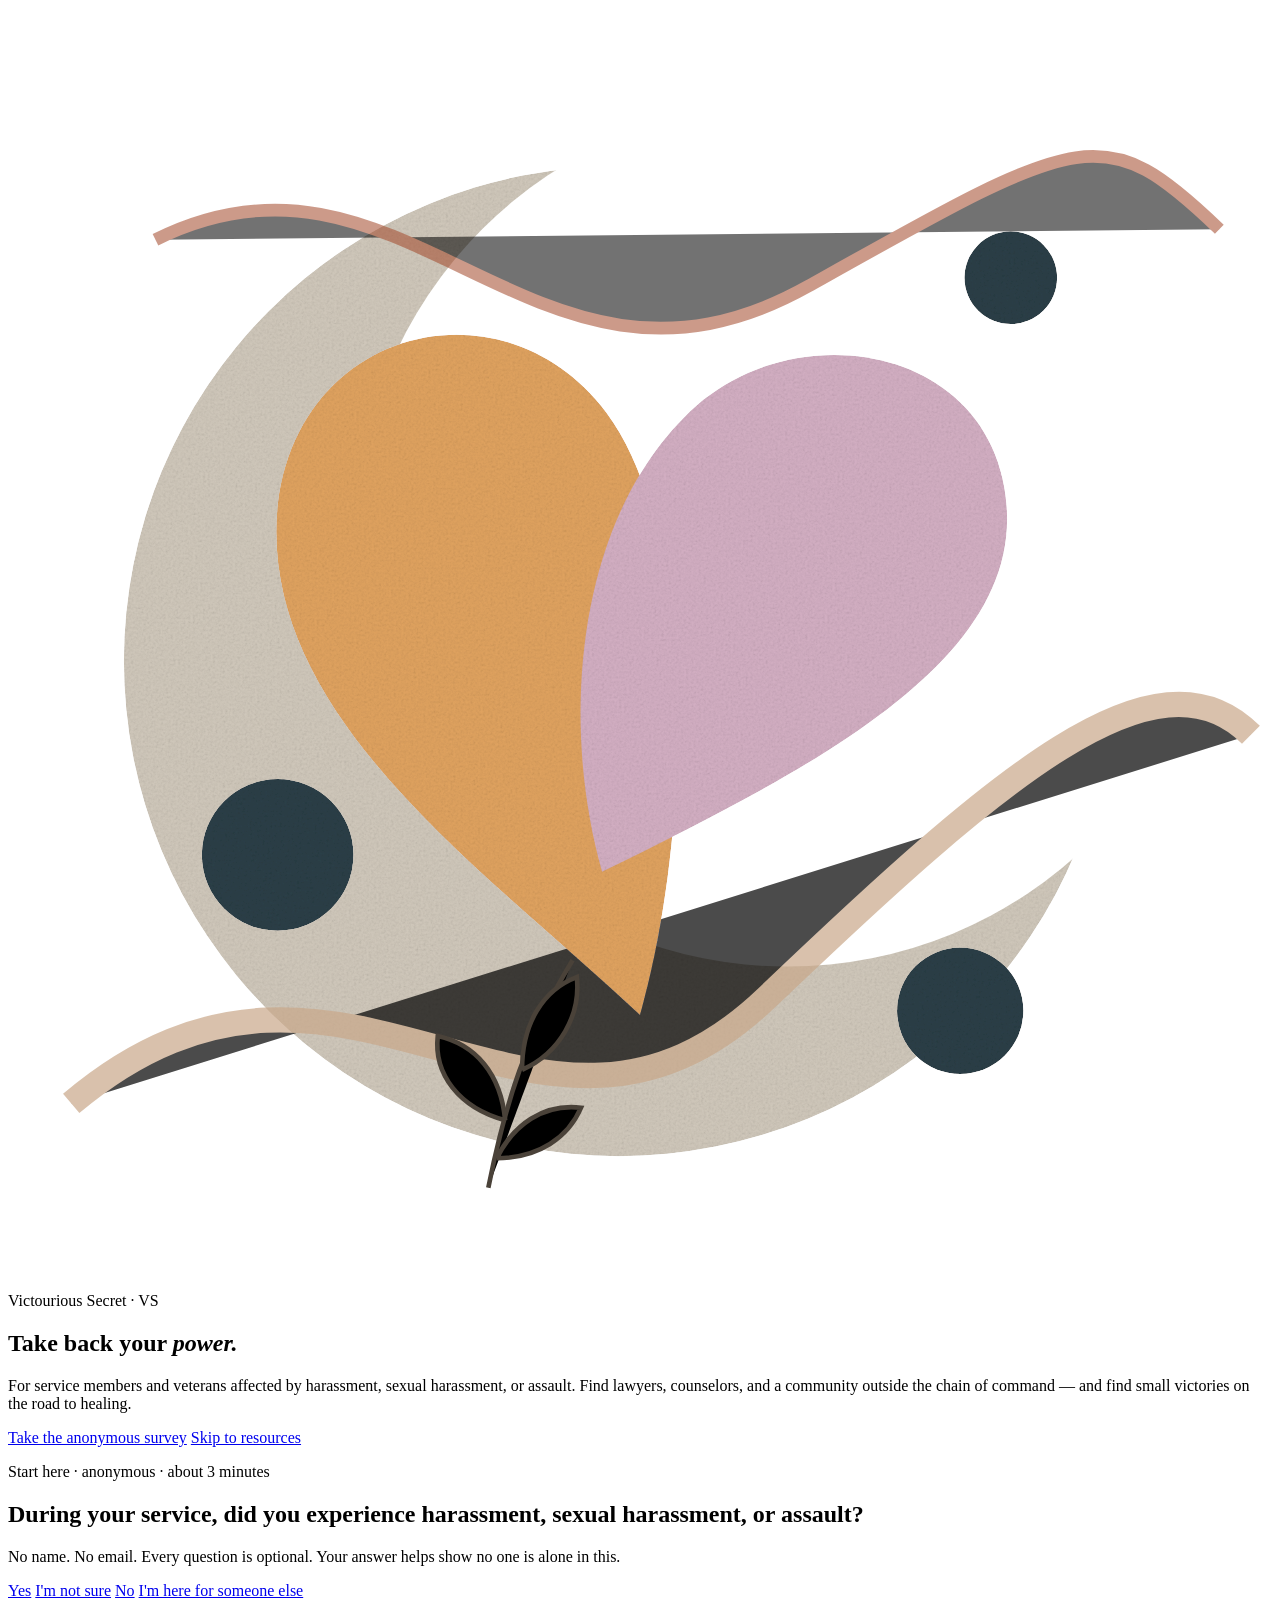
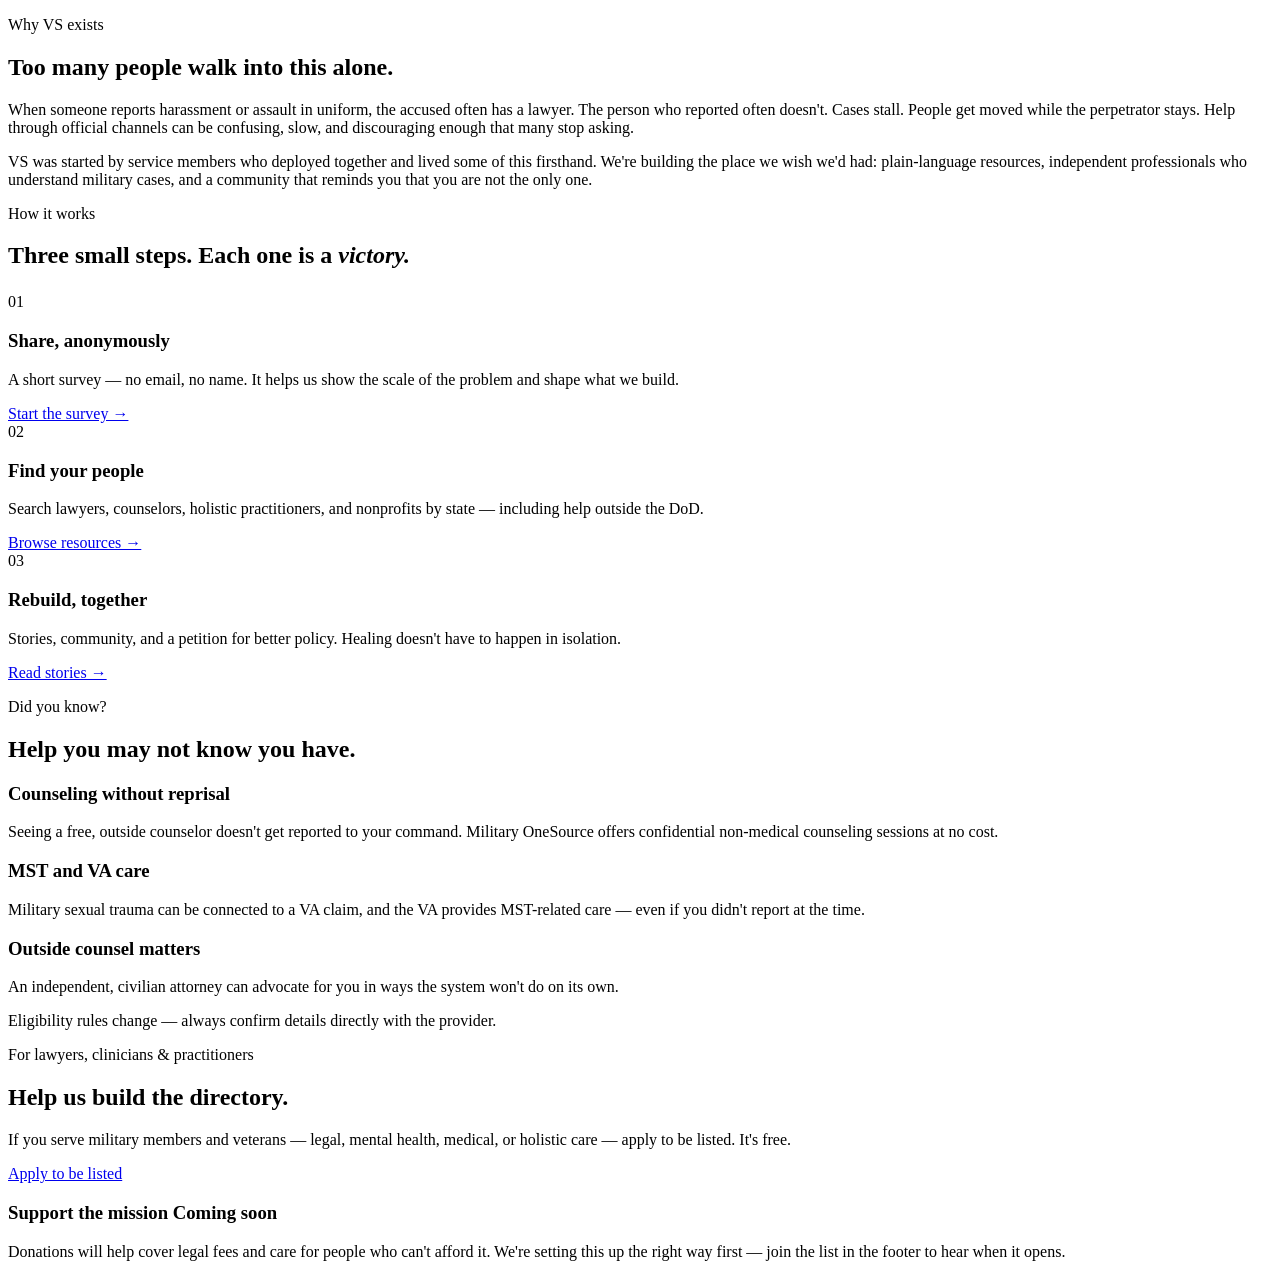
==== index.html @ 5d66e8b5 "Add VS site pages" ====
<!DOCTYPE html>
<html lang="en">
<head>
<meta charset="utf-8"><meta name="viewport" content="width=device-width,initial-scale=1">
<title>Victourious Secret (VS) — Take back your power</title>
<meta name="description" content="A free resource hub helping service members and veterans affected by harassment, sexual harassment, or assault take back their power and find small victories on the road to healing.">
<link rel="preconnect" href="https://fonts.googleapis.com"><link rel="preconnect" href="https://fonts.gstatic.com" crossorigin>
<link href="https://fonts.googleapis.com/css2?family=Fraunces:wght@600;700&family=Inter:wght@400;600;700&display=swap" rel="stylesheet">
<link rel="stylesheet" href="assets/style.css">
</head>
<body>
<main id="main">
  <section class="hero">
    <svg class="hero-art" viewBox="0 0 600 600" role="img" aria-label="Two overlapping petals forming a heart, beneath a crescent moon">
      <defs>
        <filter id="tex" x="-10%" y="-10%" width="120%" height="120%">
          <feTurbulence type="fractalNoise" baseFrequency=".85" numOctaves="3" seed="7" result="n"/>
          <feColorMatrix in="n" type="saturate" values="0" result="g"/>
          <feComponentTransfer in="g" result="gl"><feFuncR type="linear" slope=".45" intercept=".66"/><feFuncG type="linear" slope=".45" intercept=".66"/><feFuncB type="linear" slope=".45" intercept=".66"/></feComponentTransfer>
          <feBlend in="SourceGraphic" in2="gl" mode="multiply" result="b"/>
          <feComposite in="b" in2="SourceGraphic" operator="in"/>
        </filter>
        <mask id="crescent"><rect width="600" height="600" fill="#fff"/><circle cx="370" cy="250" r="205" fill="#000"/></mask>
      </defs>
      <g class="moon"><circle cx="290" cy="310" r="235" fill="#cfc7ba" mask="url(#crescent)" filter="url(#tex)"/></g>
      <path class="ribbon" d="M30 520 C 160 410, 250 575, 360 470 S 545 300, 590 345" stroke="#c9a88a" stroke-width="12" opacity=".7"/>
      <circle class="dot" cx="128" cy="402" r="36" fill="#2b3f47" filter="url(#tex)"/>
      <g filter="url(#tex)">
        <path class="petal a" d="M300 478 C 228 410, 118 336, 128 236 C 138 150, 236 128, 284 192 C 326 248, 326 386, 300 478 Z" fill="#dfa25f"/>
        <path class="petal b" d="M282 410 C 262 340, 268 238, 330 186 C 380 146, 468 162, 474 236 C 480 310, 384 360, 282 410 Z" fill="#d2aec2"/>
      </g>
      <circle class="dot d2" cx="476" cy="128" r="22" fill="#2b3f47" filter="url(#tex)"/>
      <circle class="dot d3" cx="452" cy="476" r="30" fill="#2b3f47" filter="url(#tex)"/>
      <path class="ribbon r2" d="M70 110 C 190 50, 250 205, 380 132 S 520 52, 575 105" stroke="#a3482a" stroke-width="6" opacity=".55"/>
      <g class="sprig" stroke="#4a4239" stroke-width="2.2">
        <path d="M228 560 C 236 520, 246 488, 268 452"/>
        <path d="M236 528 C 214 522, 202 506, 204 488 C 222 492, 234 506, 236 528"/>
        <path d="M244 504 C 262 496, 272 478, 270 460 C 254 466, 244 482, 244 504"/>
        <path d="M232 546 C 252 546, 266 536, 272 522 C 254 520, 240 530, 232 546"/>
      </g>
    </svg>
    <div class="wrap">
      <div class="copy">
        <p class="eyebrow">Victourious Secret &middot; VS</p>
        <h1>Take back your <em>power.</em></h1>
        <p class="lead">For service members and veterans affected by harassment, sexual harassment, or assault. Find lawyers, counselors, and a community outside the chain of command — and find small victories on the road to healing.</p>
        <div class="ctas">
          <a class="btn btn-gold" href="survey.html">Take the anonymous survey</a>
          <a class="btn btn-ghost" href="resources.html">Skip to resources</a>
        </div>
      </div>
    </div>
  </section>

  <section class="start" id="start">
    <div class="wrap">
      <div class="start-card">
        <div>
          <p class="eyebrow">Start here &middot; anonymous &middot; about 3 minutes</p>
          <h2>During your service, did you experience harassment, sexual harassment, or assault?</h2>
          <p class="hint">No name. No email. Every question is optional. Your answer helps show no one is alone in this.</p>
        </div>
        <div class="start-answers">
          <a class="btn btn-gold" href="survey.html?start=yes">Yes</a>
          <a class="btn btn-ghost" href="survey.html?start=not-sure">I'm not sure</a>
          <a class="btn btn-ghost" href="survey.html?start=no">No</a>
          <a class="btn btn-ghost wide" href="survey.html?start=someone-else">I'm here for someone else</a>
        </div>
      </div>
    </div>
  </section>

  <section class="dark">
    <div class="wrap">
      <p class="eyebrow">Why VS exists</p>
      <h2>Too many people walk into this alone.</h2>
      <div class="grid g2" style="margin-top:20px">
        <p>When someone reports harassment or assault in uniform, the accused often has a lawyer. The person who reported often doesn't. Cases stall. People get moved while the perpetrator stays. Help through official channels can be confusing, slow, and discouraging enough that many stop asking.</p>
        <p>VS was started by service members who deployed together and lived some of this firsthand. We're building the place we wish we'd had: plain-language resources, independent professionals who understand military cases, and a community that reminds you that you are not the only one.</p>
      </div>
    </div>
  </section>

  <section class="alt">
    <div class="wrap">
      <p class="eyebrow">How it works</p>
      <h2>Three small steps. Each one is a <em>victory.</em></h2>
      <div class="grid g3" style="margin-top:24px">
        <div class="card"><div class="num">01</div><h3>Share, anonymously</h3><p>A short survey — no email, no name. It helps us show the scale of the problem and shape what we build.</p><a href="survey.html">Start the survey &rarr;</a></div>
        <div class="card"><div class="num">02</div><h3>Find your people</h3><p>Search lawyers, counselors, holistic practitioners, and nonprofits by state — including help outside the DoD.</p><a href="resources.html">Browse resources &rarr;</a></div>
        <div class="card"><div class="num">03</div><h3>Rebuild, together</h3><p>Stories, community, and a petition for better policy. Healing doesn't have to happen in isolation.</p><a href="stories.html">Read stories &rarr;</a></div>
      </div>
    </div>
  </section>

  <section>
    <div class="wrap">
      <p class="eyebrow">Did you know?</p>
      <h2>Help you may not know you have.</h2>
      <div class="grid g3" style="margin-top:20px">
        <div class="card"><h3>Counseling without reprisal</h3><p>Seeing a free, outside counselor doesn't get reported to your command. Military OneSource offers confidential non-medical counseling sessions at no cost.</p></div>
        <div class="card"><h3>MST and VA care</h3><p>Military sexual trauma can be connected to a VA claim, and the VA provides MST-related care — even if you didn't report at the time.</p></div>
        <div class="card"><h3>Outside counsel matters</h3><p>An independent, civilian attorney can advocate for you in ways the system won't do on its own.</p></div>
      </div>
      <p class="hint" style="margin-top:14px">Eligibility rules change — always confirm details directly with the provider.</p>
    </div>
  </section>

  <section class="alt">
    <div class="wrap grid g2" style="align-items:center">
      <div>
        <p class="eyebrow">For lawyers, clinicians &amp; practitioners</p>
        <h2>Help us build the directory.</h2>
        <p>If you serve military members and veterans — legal, mental health, medical, or holistic care — apply to be listed. It's free.</p>
        <a class="btn btn-navy" href="providers.html">Apply to be listed</a>
      </div>
      <div class="card">
        <h3>Support the mission <span class="tag soon">Coming soon</span></h3>
        <p>Donations will help cover legal fees and care for people who can't afford it. We're setting this up the right way first — join the list in the footer to hear when it opens.</p>
      </div>
    </div>
  </section>
</main>
<script src="assets/main.js"></script>
</body>
</html>
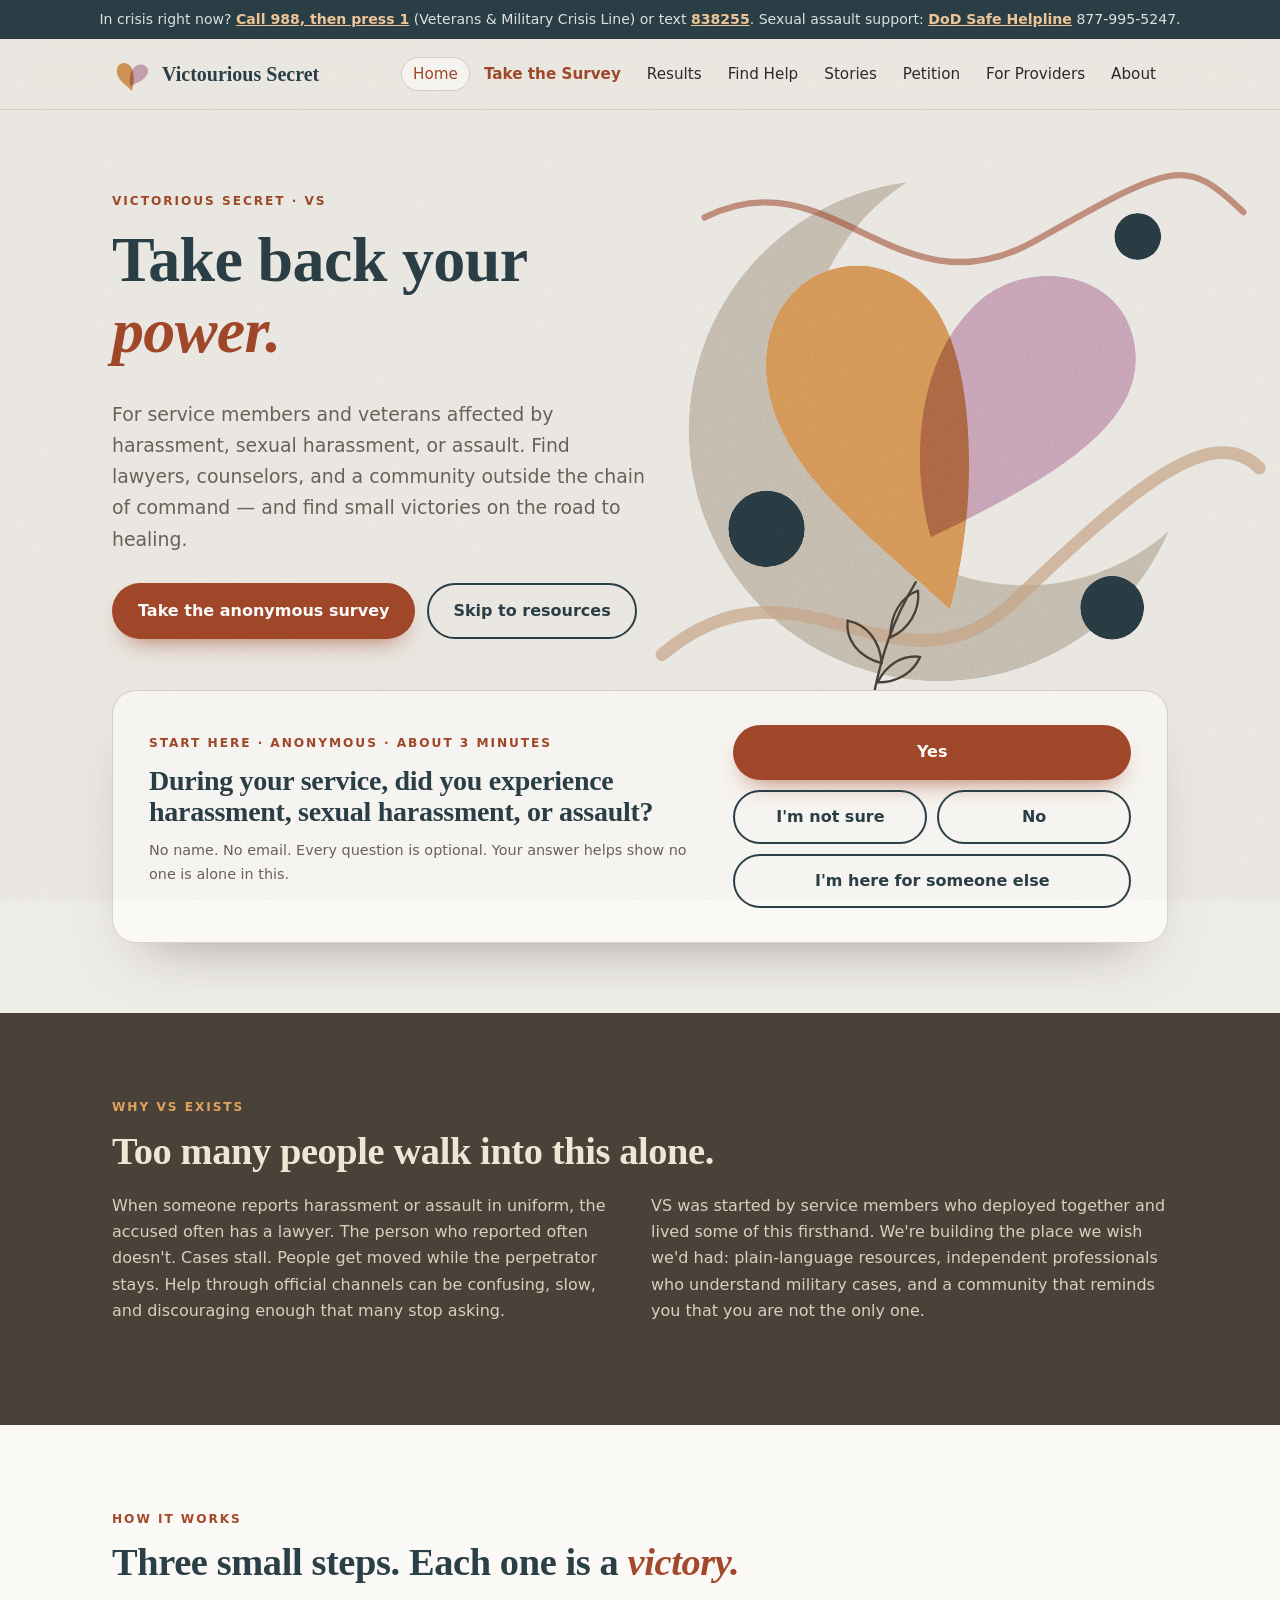
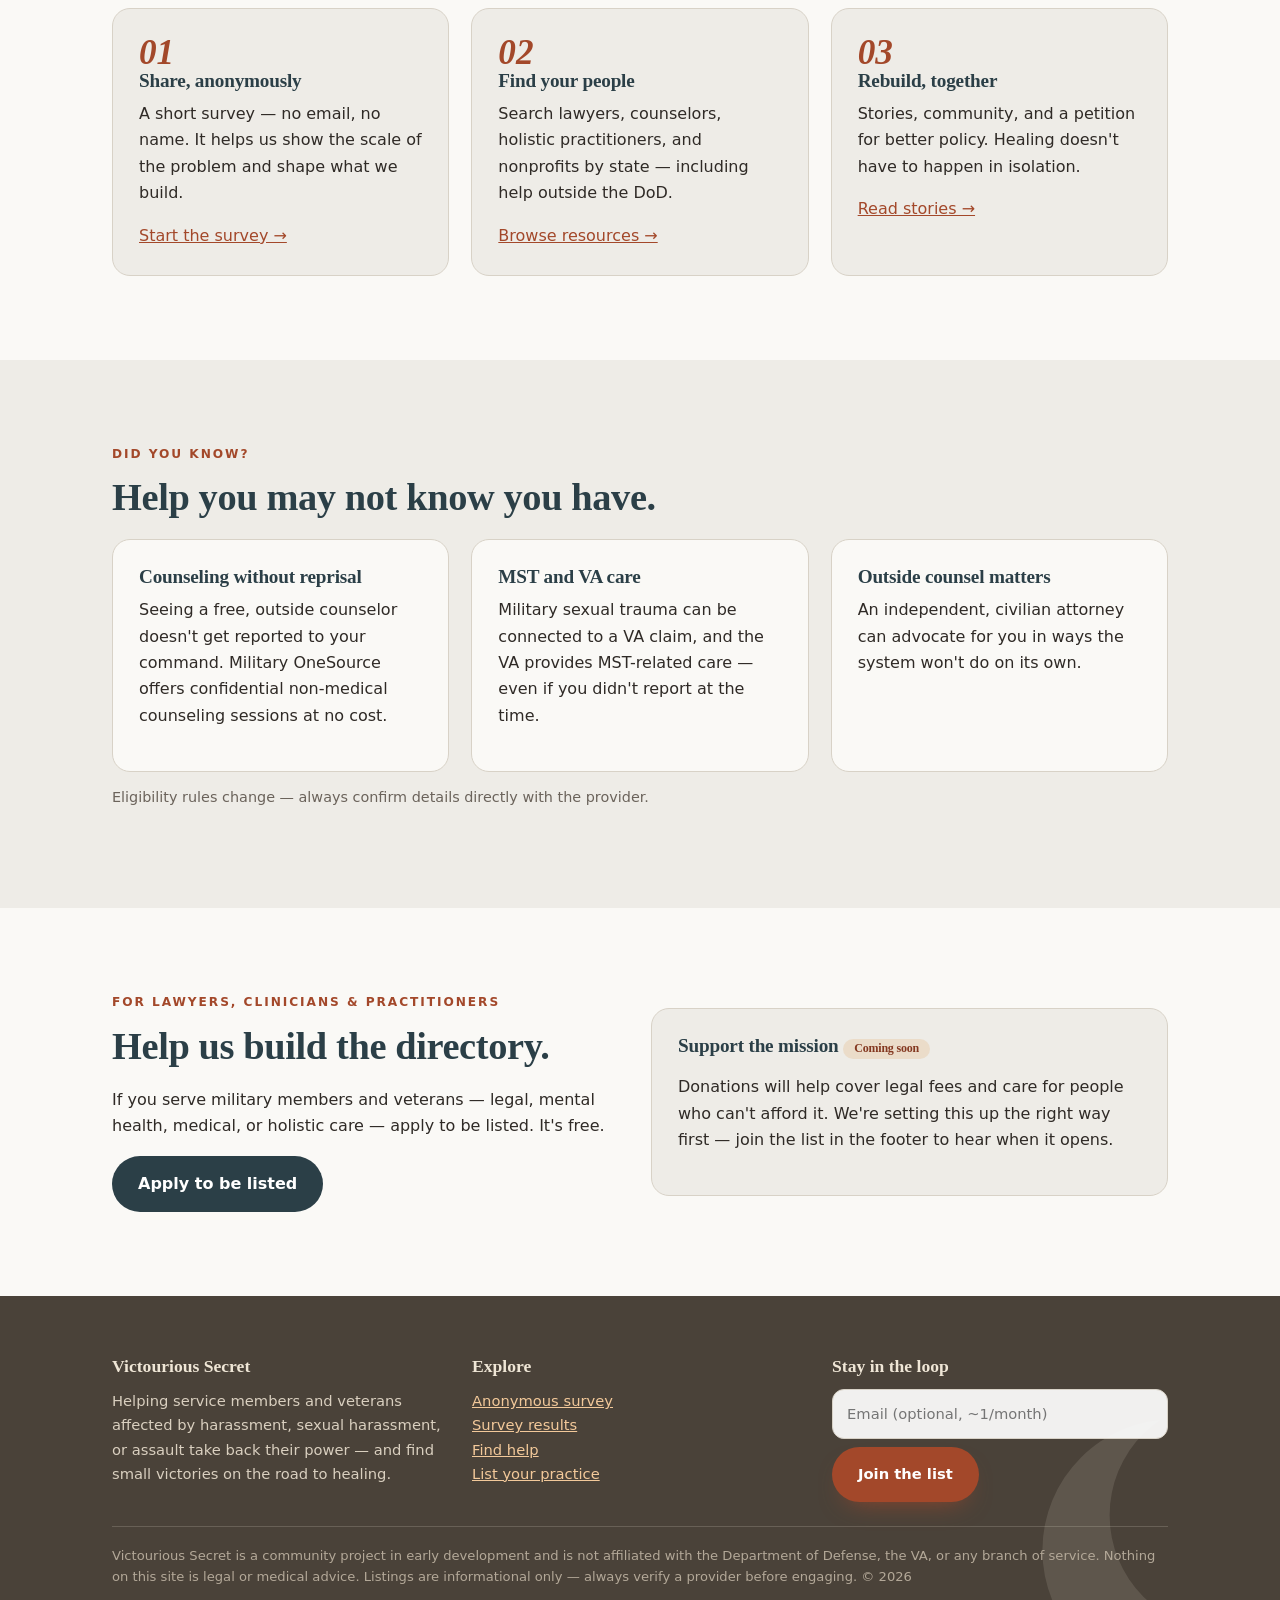
==== commit 7897f741: "Rename to Victorious Secret" ====
--- a/index.html
+++ b/index.html
@@ -2,7 +2,7 @@
 <html lang="en">
 <head>
 <meta charset="utf-8"><meta name="viewport" content="width=device-width,initial-scale=1">
-<title>Victourious Secret (VS) — Take back your power</title>
+<title>Victorious Secret (VS) — Take back your power</title>
 <meta name="description" content="A free resource hub helping service members and veterans affected by harassment, sexual harassment, or assault take back their power and find small victories on the road to healing.">
 <link rel="preconnect" href="https://fonts.googleapis.com"><link rel="preconnect" href="https://fonts.gstatic.com" crossorigin>
 <link href="https://fonts.googleapis.com/css2?family=Fraunces:wght@600;700&family=Inter:wght@400;600;700&display=swap" rel="stylesheet">
@@ -41,7 +41,7 @@
     </svg>
     <div class="wrap">
       <div class="copy">
-        <p class="eyebrow">Victourious Secret &middot; VS</p>
+        <p class="eyebrow">Victorious Secret &middot; VS</p>
         <h1>Take back your <em>power.</em></h1>
         <p class="lead">For service members and veterans affected by harassment, sexual harassment, or assault. Find lawyers, counselors, and a community outside the chain of command — and find small victories on the road to healing.</p>
         <div class="ctas">
--- a/assets/style.css
+++ b/assets/style.css
@@ -0,0 +1,240 @@
+/* ============================================================
+   VS — earthy, organic, hand-made feel
+   Warm paper, terracotta, amber, dusty mauve, deep slate.
+   ============================================================ */
+:root{
+  --paper:#eeece7; --paper-2:#e4e0d8; --line:#d8d2c7; --white:#faf9f6;
+  --ink:#2f2a26; --muted:#6b635b;
+  --rust:#a3482a; --rust-d:#843820; --amber:#dfa25f; --mauve:#d2aec2; --clay:#c9a88a;
+  --slate:#2b3f47; --taupe:#4a4239; --cream:#efe6d6;
+  --radius:18px; --max:1100px;
+}
+*{box-sizing:border-box}
+html{scroll-behavior:smooth}
+body{margin:0;font-family:"Inter",system-ui,-apple-system,Segoe UI,Roboto,sans-serif;color:var(--ink);background:var(--paper);line-height:1.65;position:relative}
+/* paper grain over everything */
+body::after{content:"";position:fixed;inset:0;pointer-events:none;z-index:100;opacity:.22;mix-blend-mode:multiply;
+  background-image:url("data:image/svg+xml;utf8,<svg xmlns='http://www.w3.org/2000/svg' width='220' height='220'><filter id='n'><feTurbulence type='fractalNoise' baseFrequency='.75' numOctaves='3' stitchTiles='stitch'/><feColorMatrix values='0 0 0 0 .45  0 0 0 0 .4  0 0 0 0 .35  0 0 0 .55 0'/></filter><rect width='100%' height='100%' filter='url(%23n)'/></svg>")}
+h1,h2,h3{font-family:"Fraunces",Georgia,serif;font-weight:600;line-height:1.12;margin:0 0 .5em;color:var(--slate);letter-spacing:-.01em}
+h1{font-size:clamp(2.4rem,5.4vw,4rem)} h2{font-size:clamp(1.7rem,3.2vw,2.4rem)} h3{font-size:1.2rem}
+h1 em,h2 em{font-style:italic;color:var(--rust)}
+p{margin:0 0 1em} a{color:var(--rust)}
+.wrap{max-width:var(--max);margin:0 auto;padding:0 22px}
+.skip{position:absolute;left:-9999px}.skip:focus{left:12px;top:12px;background:#fff;padding:8px;z-index:999}
+
+/* crisis bar */
+.crisis{background:var(--slate);color:#dfe6e8;font-size:.88rem;text-align:center;padding:8px 12px}
+.crisis a{color:#f3c99a;font-weight:600}
+
+/* nav */
+header.site{background:rgba(238,236,231,.92);backdrop-filter:blur(8px);border-bottom:1px solid var(--line);position:sticky;top:0;z-index:50}
+.nav{display:flex;align-items:center;justify-content:space-between;gap:16px;min-height:70px}
+.brand{display:flex;align-items:center;gap:10px;text-decoration:none;color:var(--slate);font-family:"Fraunces",serif;font-weight:600;font-size:1.25rem}
+.brand svg{width:40px;height:40px;flex:none}
+.nav ul{list-style:none;display:flex;gap:2px;margin:0;padding:0;flex-wrap:wrap}
+.nav ul a{text-decoration:none;color:var(--ink);padding:8px 12px;border-radius:999px;font-size:.95rem}
+.nav ul a:hover{background:var(--paper-2)}
+.nav ul a[aria-current="page"]{background:var(--white);box-shadow:inset 0 0 0 1px var(--line);color:var(--rust)}
+.menu-btn{display:none;background:none;border:1px solid var(--line);border-radius:999px;padding:8px 16px;font:inherit;color:var(--ink)}
+@media(max-width:880px){
+  .menu-btn{display:block}
+  .nav ul{display:none;position:absolute;top:70px;left:0;right:0;background:var(--paper);flex-direction:column;padding:10px 22px 18px;border-bottom:1px solid var(--line)}
+  .nav ul.open{display:flex}
+}
+
+/* buttons */
+.btn{display:inline-block;text-decoration:none;padding:13px 24px;border-radius:999px;border:2px solid transparent;cursor:pointer;font:inherit;font-weight:600;transition:transform .2s ease,background .3s ease,box-shadow .3s ease}
+.btn:hover{transform:translateY(-1px)}
+.btn-gold{background:var(--rust);color:#fff;box-shadow:0 12px 26px -14px rgba(163,72,42,.9)} .btn-gold:hover{background:var(--rust-d);color:#fff}
+.btn-navy{background:var(--slate);color:#fff}.btn-navy:hover{background:#1d2d33}
+.btn-ghost{border-color:currentColor;color:var(--slate);background:transparent}
+.btn-ghost:hover{background:var(--slate);color:#fff;border-color:var(--slate)}
+
+.eyebrow{text-transform:uppercase;letter-spacing:.16em;font-size:.76rem;font-weight:700;color:var(--rust)}
+
+/* ---------- hero ---------- */
+.hero{position:relative;overflow:hidden;padding:80px 0 90px;min-height:620px;display:flex;align-items:center}
+.hero .wrap{position:relative;z-index:2;width:100%}
+.hero .copy{max-width:540px}
+.hero p.lead{font-size:1.18rem;color:var(--muted);max-width:52ch}
+.hero .ctas{display:flex;gap:12px;flex-wrap:wrap;margin-top:28px}
+.hero-art{position:absolute;z-index:1;right:max(-60px,calc((100vw - var(--max))/2 - 80px));top:50%;transform:translateY(-50%);width:min(58vw,640px);height:auto;overflow:visible}
+@media(max-width:880px){
+  .hero{display:block;padding:50px 0 0;min-height:0}
+  .hero-art{position:relative;right:auto;top:auto;transform:none;width:78%;max-width:340px;display:block;margin:0 auto -6px}
+}
+
+/* hero art motion */
+.petal{mix-blend-mode:multiply;transform-box:fill-box;transform-origin:50% 90%}
+.petal.a{animation:sway-a 9s ease-in-out infinite alternate}
+.petal.b{animation:sway-b 11s ease-in-out infinite alternate}
+@keyframes sway-a{0%{transform:rotate(-3deg) translate(0,0)}100%{transform:rotate(3deg) translate(-6px,-4px)}}
+@keyframes sway-b{0%{transform:rotate(3deg) translate(0,0)}100%{transform:rotate(-4deg) translate(8px,-6px)}}
+.moon{transform-box:fill-box;transform-origin:center;animation:moon 26s ease-in-out infinite alternate}
+@keyframes moon{0%{transform:rotate(-8deg)}100%{transform:rotate(6deg)}}
+.dot{transform-box:fill-box;transform-origin:center;animation:bob 7s ease-in-out infinite alternate}
+.dot.d2{animation-duration:9s;animation-delay:-3s}.dot.d3{animation-duration:11s;animation-delay:-6s}
+@keyframes bob{0%{transform:translate(0,0)}100%{transform:translate(6px,-14px)}}
+.ribbon{fill:none;stroke-linecap:round;stroke-dasharray:1400;stroke-dashoffset:1400;animation:draw 5s 0.4s ease-out forwards, drift 12s 5.4s ease-in-out infinite alternate}
+.ribbon.r2{animation-delay:1s,6s}
+@keyframes draw{to{stroke-dashoffset:0}}
+@keyframes drift{0%{transform:translateY(0)}100%{transform:translateY(-8px)}}
+.sprig path{fill:none;stroke-linecap:round;stroke-linejoin:round;stroke-dasharray:400;stroke-dashoffset:400;animation:draw 3.2s 1.6s ease-out forwards}
+.sprig{transform-box:fill-box;transform-origin:50% 100%;animation:breeze 6s 4.8s ease-in-out infinite alternate}
+@keyframes breeze{0%{transform:rotate(0)}100%{transform:rotate(-4deg)}}
+
+/* ---------- sections ---------- */
+section{padding:84px 0;position:relative}
+section > .wrap{position:relative;z-index:1}
+section.alt{background:var(--white)}
+section.dark{background:var(--taupe);color:var(--cream)}
+section.dark h2,section.dark h3{color:var(--cream)}
+section.dark p{color:#d9cfbf}
+section.dark .eyebrow{color:var(--amber)}
+.page-head{padding:64px 0 28px;position:relative}
+.page-head p{max-width:65ch;color:var(--muted);font-size:1.08rem}
+.page-head .deco{position:absolute;right:22px;top:30px;width:170px;opacity:.9;pointer-events:none}
+@media(max-width:700px){.page-head .deco{width:110px;opacity:.45}}
+
+.grid{display:grid;gap:22px}
+.g3{grid-template-columns:repeat(auto-fit,minmax(250px,1fr))}
+.g2{grid-template-columns:repeat(auto-fit,minmax(320px,1fr))}
+.card{background:var(--white);border:1px solid var(--line);border-radius:var(--radius);padding:26px;transition:transform .35s ease,box-shadow .35s ease}
+.card:hover{transform:translateY(-3px);box-shadow:0 20px 40px -24px rgba(74,66,57,.45)}
+section.alt .card{background:var(--paper)}
+section.dark .card{background:rgba(239,230,214,.06);border-color:rgba(239,230,214,.18)}
+.card .num{font-family:"Fraunces",serif;font-style:italic;font-size:2.2rem;color:var(--rust);font-weight:600;line-height:1}
+.card .icon{width:46px;height:46px;margin-bottom:10px}
+.tag{display:inline-block;font-size:.75rem;font-weight:600;padding:3px 11px;border-radius:999px;background:var(--paper-2);color:var(--slate);margin:0 6px 6px 0}
+.soon{background:rgba(223,162,95,.22);color:var(--rust-d)}
+.note{border-left:3px solid var(--amber);background:var(--white);padding:16px 20px;border-radius:0 12px 12px 0;margin:22px 0}
+
+/* directory */
+.filters{display:flex;gap:12px;flex-wrap:wrap;margin:10px 0 24px}
+.filters input,.filters select{padding:12px 16px;border:1px solid var(--line);border-radius:999px;font:inherit;background:var(--white);min-width:180px;color:var(--ink)}
+.filters input{flex:1}
+.res h3{margin-bottom:.3em}
+.res .meta{color:var(--muted);font-size:.9rem;margin-bottom:.6em}
+.res a.link{font-weight:600}
+#count{color:var(--muted);font-size:.92rem}
+
+/* forms */
+form .field{margin-bottom:20px}
+label,legend{font-weight:600;display:block;margin-bottom:6px;color:var(--slate)}
+.hint{font-weight:400;color:var(--muted);font-size:.9rem}
+input[type=text],input[type=email],input[type=url],input[type=tel],select,textarea{width:100%;padding:12px 14px;border:1px solid var(--line);border-radius:12px;font:inherit;background:var(--white);color:var(--ink)}
+input:focus,select:focus,textarea:focus{outline:2px solid var(--amber);outline-offset:1px}
+textarea{min-height:110px}
+fieldset{border:1px solid var(--line);border-radius:var(--radius);padding:18px 20px;margin:0 0 20px;background:var(--white)}
+.choice{display:flex;gap:10px;align-items:flex-start;font-weight:400;margin:6px 0;color:var(--ink)}
+.choice input{margin-top:5px;accent-color:var(--rust)}
+.step{display:none}.step.active{display:block;animation:fade .5s ease}
+@keyframes fade{from{opacity:0;transform:translateY(8px)}to{opacity:1;transform:none}}
+.progress{height:6px;background:var(--paper-2);border-radius:99px;overflow:hidden;margin:0 0 26px}
+.progress span{display:block;height:100%;background:linear-gradient(90deg,var(--amber),var(--rust));width:0;transition:width .4s}
+.form-actions{display:flex;gap:12px;justify-content:space-between;flex-wrap:wrap}
+.thanks{display:none}.thanks.show{display:block;animation:fade .6s ease}
+
+/* footer */
+footer.site{background:var(--taupe);color:#d9cfbf;padding:56px 0 30px;font-size:.92rem;position:relative;overflow:hidden}
+footer.site a{color:#f3c99a}
+footer .cols{display:grid;grid-template-columns:repeat(auto-fit,minmax(220px,1fr));gap:24px;margin-bottom:24px;position:relative;z-index:1}
+footer h4{color:var(--cream);font-family:"Fraunces",serif;font-weight:600;margin:0 0 8px;font-size:1.1rem}
+footer .fine{border-top:1px solid rgba(239,230,214,.18);padding-top:18px;color:#b3a898;font-size:.82rem;position:relative;z-index:1}
+footer .moon-bg{position:absolute;right:-60px;bottom:-80px;width:320px;opacity:.12;z-index:0}
+footer input[type=email]{background:rgba(255,255,255,.92)}
+
+/* reveal on scroll */
+.reveal{opacity:0;transform:translateY(18px);transition:opacity .9s ease,transform .9s ease}
+.reveal.in{opacity:1;transform:none}
+
+@media (prefers-reduced-motion: reduce){
+  *{animation:none!important;transition:none!important}
+  .ribbon,.sprig path{stroke-dashoffset:0}
+  .reveal{opacity:1;transform:none}
+}
+
+/* survey-first entry */
+.start{padding:0;margin-top:-40px;z-index:3}
+.start-card{background:var(--white);border:1px solid var(--line);border-radius:24px;padding:34px 36px;display:grid;grid-template-columns:1.4fr 1fr;gap:28px;align-items:center;box-shadow:0 30px 60px -36px rgba(74,66,57,.55)}
+.start-card h2{font-size:clamp(1.35rem,2.3vw,1.75rem);margin-bottom:.4em}
+.start-answers{display:grid;grid-template-columns:1fr 1fr;gap:10px}
+.start-answers .btn{text-align:center;padding:12px 14px}
+.start-answers .btn:first-child{grid-column:1/-1}
+.start + section{margin-top:70px}
+@media(max-width:880px){.start{margin-top:0;padding:24px 0 0}.start-card{grid-template-columns:1fr;padding:26px 22px}}
+.nav ul a[href="survey.html"]:not([aria-current]){color:var(--rust);font-weight:600}
+.nav ul{font-size:.94rem}
+
+/* likert */
+.likert .scale{display:grid;grid-template-columns:repeat(5,1fr);gap:6px}
+.likert .scale label{margin:0;font-weight:400;cursor:pointer}
+.likert .scale input{position:absolute;opacity:0}
+.likert .scale span{display:block;text-align:center;font-size:.82rem;padding:10px 4px;border:1px solid var(--line);border-radius:12px;background:var(--paper);line-height:1.25;transition:background .2s,border-color .2s}
+.likert .scale input:checked + span{background:var(--rust);border-color:var(--rust);color:#fff}
+.likert .scale input:focus-visible + span{outline:2px solid var(--amber)}
+@media(max-width:560px){.likert .scale{grid-template-columns:1fr}.likert .scale span{text-align:left;padding:10px 14px}}
+
+/* opt-in */
+.optin{border-top:1px solid var(--line);margin-top:22px;padding-top:20px}
+
+/* results */
+.stat-bars{display:grid;gap:14px}
+.bar-row{display:grid;grid-template-columns:minmax(140px,1fr) 2fr 52px;gap:12px;align-items:center;font-size:.95rem}
+.bar-track{height:14px;background:var(--paper-2);border-radius:99px;overflow:hidden}
+.bar-fill{height:100%;background:linear-gradient(90deg,var(--amber),var(--rust));border-radius:99px;width:0;transition:width 1.2s ease}
+.bar-row b{text-align:right;color:var(--slate)}
+.big-stat{font-family:"Fraunces",serif;font-size:clamp(2.6rem,6vw,4rem);color:var(--rust);line-height:1;font-style:italic}
+
+/* ---------- results page ---------- */
+:root{ --c-no:#b5532f; --c-mid:#bcb5aa; --c-yes:#0d87a3; }  /* validated: CVD ΔE 16.9, normal ΔE 24 */
+.r-block{padding:0;margin:0 0 28px}
+.r-block.card{padding:30px}
+.r-block h2{margin-bottom:.2em}
+.r-sub{color:var(--muted);margin-bottom:22px}
+.r-total{display:grid;grid-template-columns:auto 1fr;gap:30px;align-items:center}
+.r-total-label{font-family:"Fraunces",serif;font-size:1.3rem;color:var(--slate);margin:6px 0 0}
+@media(max-width:640px){.r-total{grid-template-columns:1fr;gap:10px}}
+.rings{grid-template-columns:repeat(auto-fit,minmax(210px,1fr))}
+.ring{margin:0;text-align:center;padding:24px 20px;cursor:default}
+.ring svg{width:150px;height:150px;display:block;margin:0 auto 12px}
+.ring-track{fill:none;stroke:var(--paper-2);stroke-width:14}
+.ring-val{fill:none;stroke:var(--c-no);stroke-width:14;stroke-linecap:round;transform:rotate(-90deg);transform-origin:64px 64px;transition:stroke-dasharray 1.4s cubic-bezier(.2,.7,.2,1)}
+.ring-big{font-family:"Fraunces",serif;font-size:42px;font-weight:600;fill:var(--slate);text-anchor:middle}
+.ring-small{font-size:12px;fill:var(--muted);text-anchor:middle;letter-spacing:.04em}
+.ring figcaption{font-size:1.02rem;line-height:1.45;color:var(--ink)}
+.ring figcaption b{color:var(--slate)}
+.bar-fill{background:var(--c-no)}
+.bar-row{padding:4px 0;border-radius:8px;cursor:default}
+.bar-row:hover .bar-fill{filter:brightness(1.08)}
+.legend{display:flex;gap:18px;flex-wrap:wrap;margin:0 0 16px;font-size:.92rem;color:var(--ink)}
+.legend i{display:inline-block;width:12px;height:12px;border-radius:3px;margin-right:6px;vertical-align:-1px}
+.split{margin-bottom:18px}
+.split p{margin:0 0 6px;font-weight:600;color:var(--slate)}
+.split-bar{display:flex;gap:2px;height:34px;border-radius:10px;overflow:hidden}
+.seg{display:flex;align-items:center;justify-content:center;font-size:.85rem;font-weight:700;min-width:4px;cursor:default}
+.seg-no{background:var(--c-no);color:#fff}
+.seg-mid{background:var(--c-mid);color:var(--ink)}
+.seg-yes{background:var(--c-yes);color:#fff}
+.r-table{margin-top:18px}
+.r-table summary{cursor:pointer;color:var(--rust);font-weight:600;font-size:.92rem}
+.r-table table{width:100%;border-collapse:collapse;margin-top:10px;font-size:.92rem}
+.r-table th,.r-table td{text-align:left;padding:8px 10px;border-bottom:1px solid var(--line)}
+.r-table th{color:var(--muted);font-weight:600}
+.is-sample{position:relative}
+.is-sample::after{content:"SAMPLE DATA";position:absolute;top:14px;right:16px;font-size:.68rem;font-weight:700;letter-spacing:.14em;color:var(--rust-d);background:rgba(223,162,95,.22);padding:3px 9px;border-radius:999px}
+.r-cta{display:flex;justify-content:space-between;align-items:center;gap:20px;flex-wrap:wrap;background:var(--taupe);border:none}
+.r-cta h2{color:var(--cream)}.r-cta p{color:#d9cfbf;margin:0}
+.r-cta .btn-ghost{color:var(--cream)}
+#tip{position:fixed;z-index:200;background:var(--slate);color:#fff;font-size:.85rem;padding:7px 11px;border-radius:8px;pointer-events:none;box-shadow:0 8px 20px -8px rgba(0,0,0,.4);max-width:260px}
+.start-answers .wide{grid-column:1/-1}
+@media(max-width:640px){
+  .bar-row{grid-template-columns:1fr 48px;row-gap:6px}
+  .bar-row span{grid-column:1/-1}
+  .bar-row .bar-track{grid-column:1}
+  .rings{grid-template-columns:1fr 1fr;gap:12px}
+  .ring{padding:16px 10px}.ring svg{width:110px;height:110px}
+  .ring figcaption{font-size:.9rem}
+  .r-block.card{padding:22px 18px}
+}
+@media(max-width:640px){.r-block.card.is-sample,.r-total.is-sample{padding-top:46px}}
